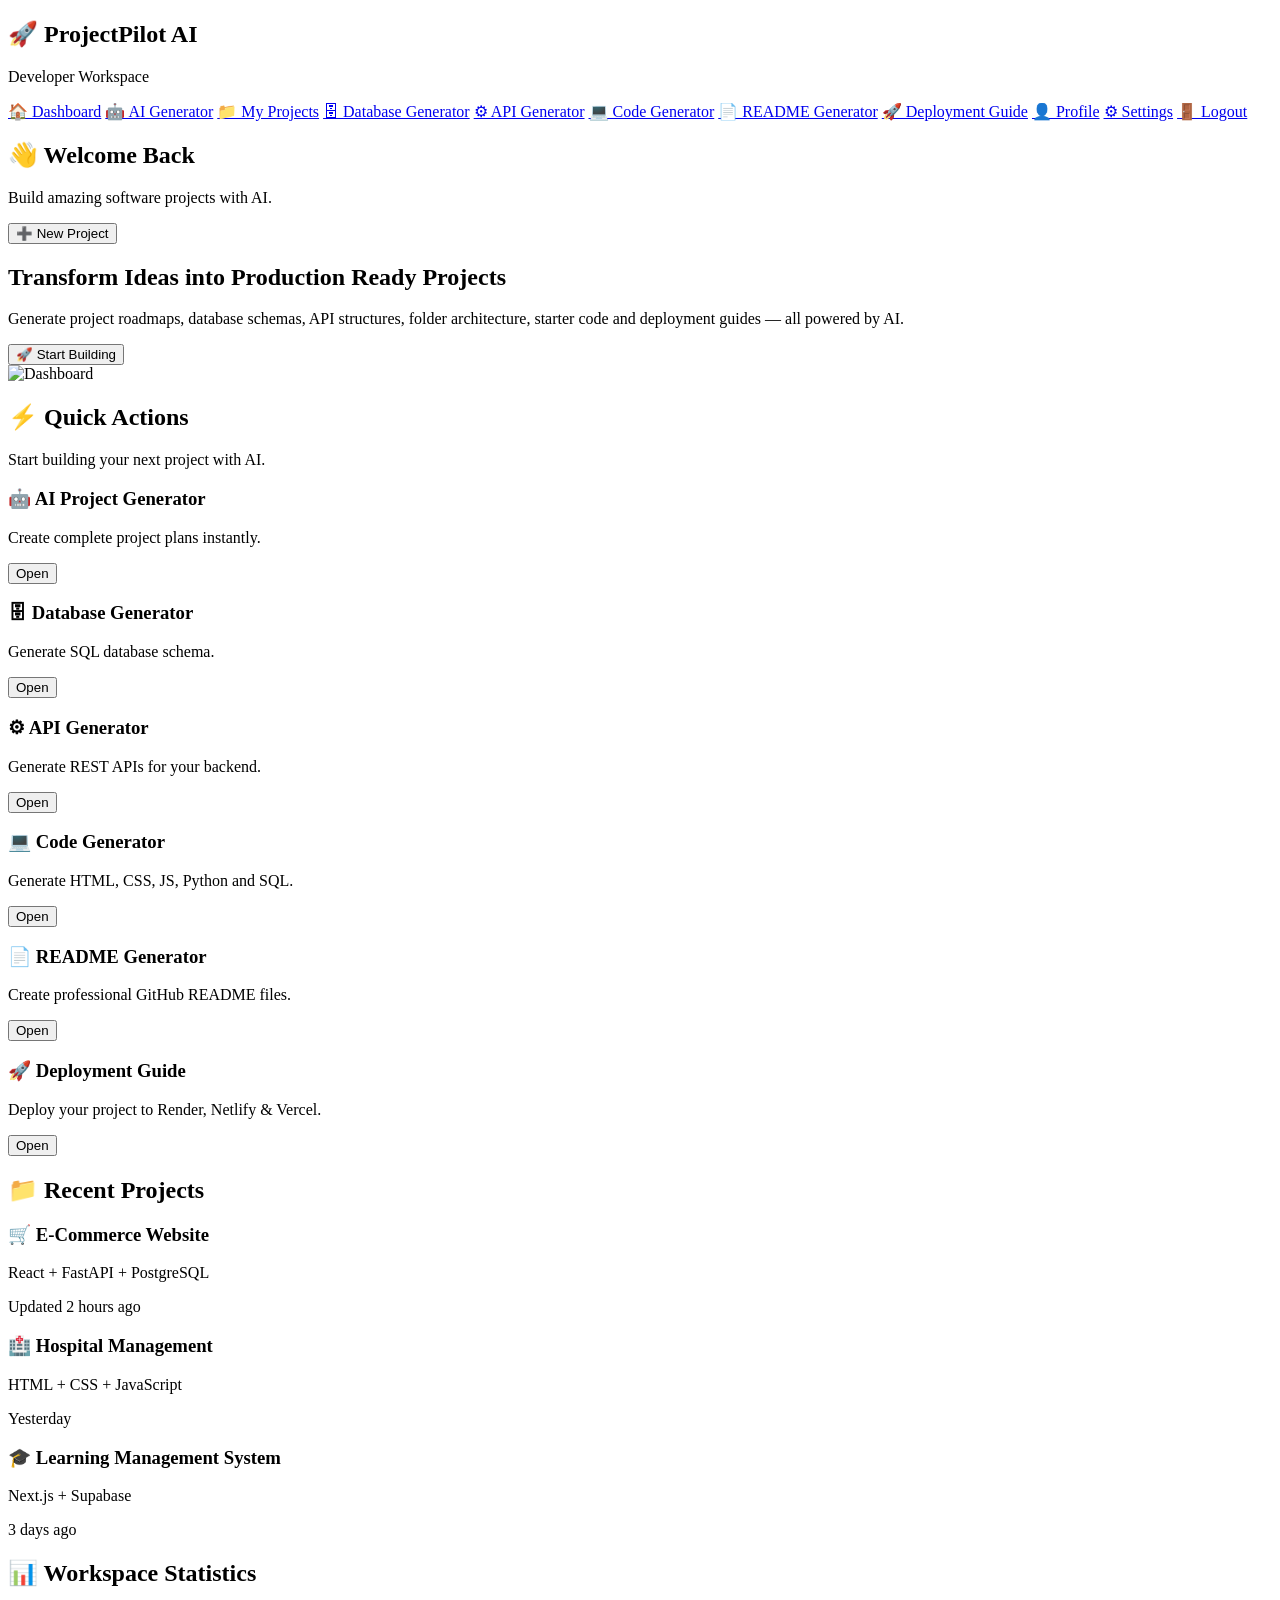
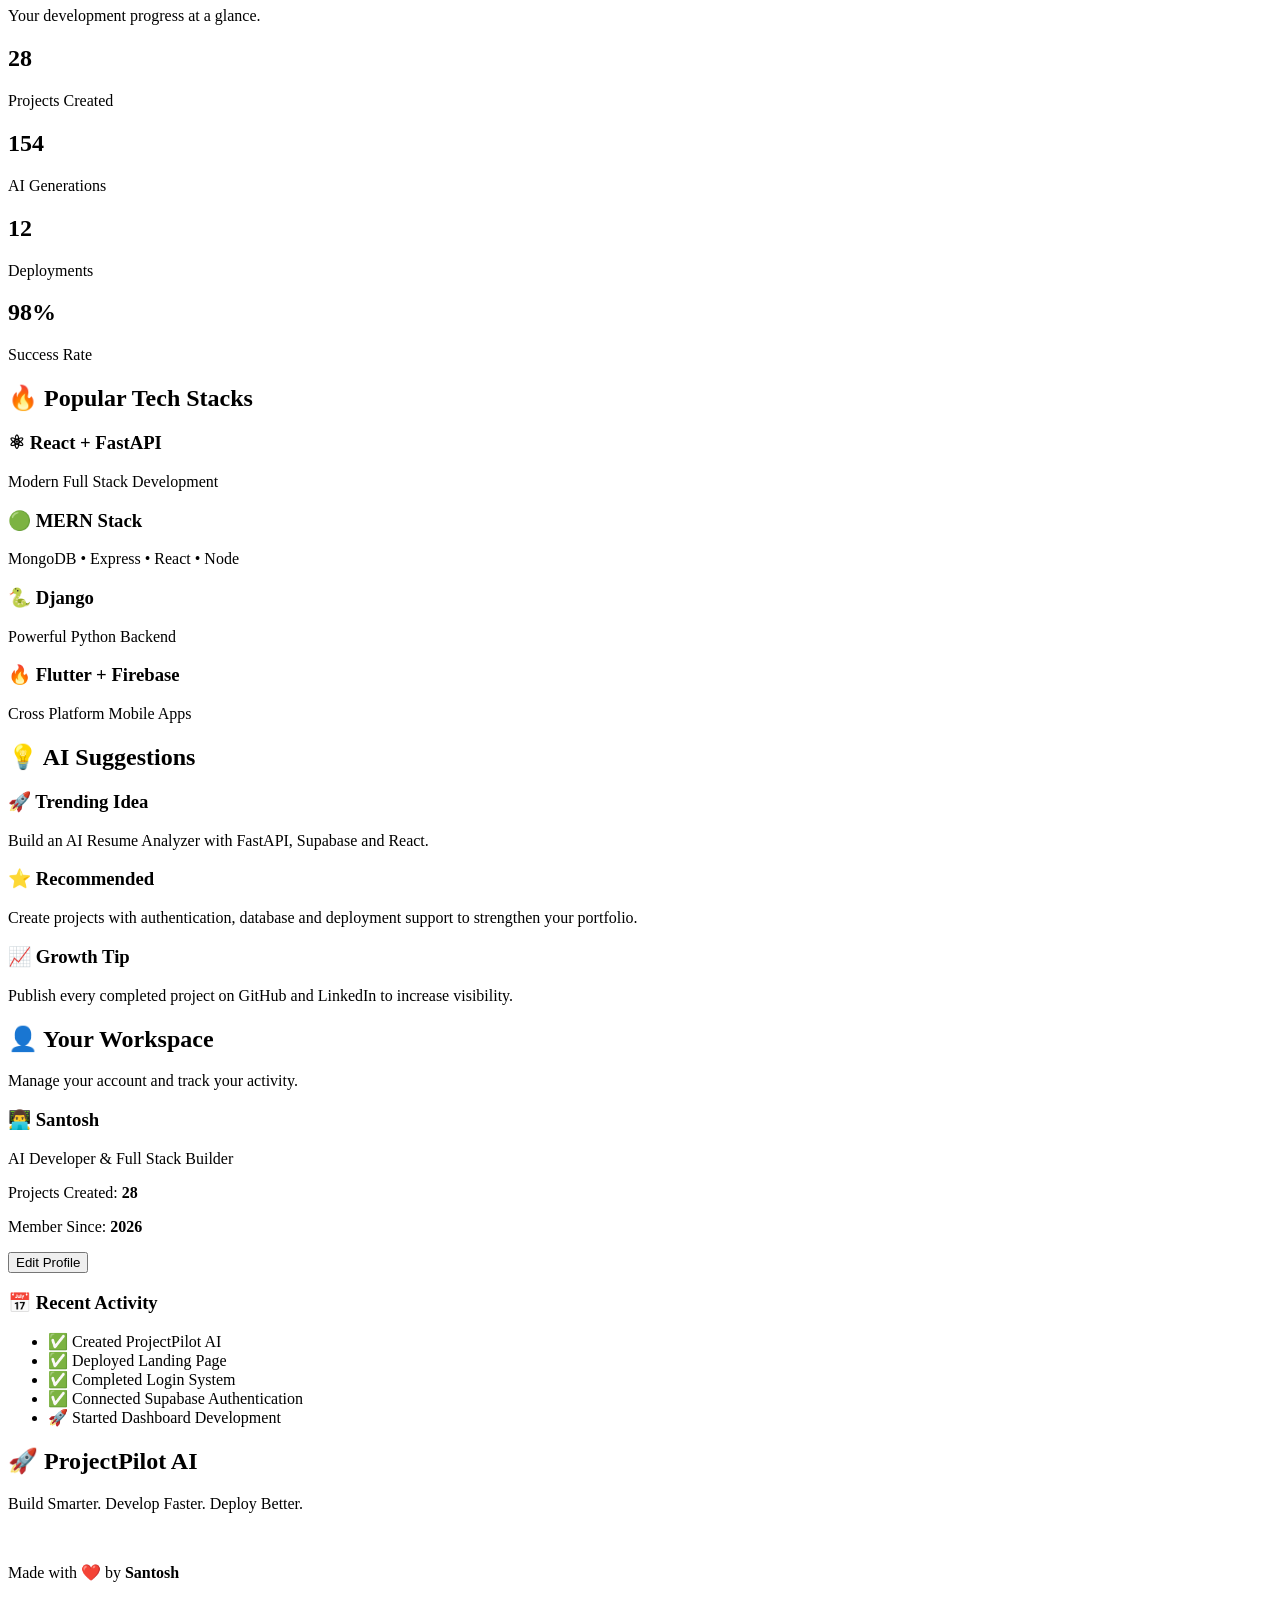
==== dashboard.html @ b82adda5 "Create dashboard.html" ====
<!DOCTYPE html>
<html lang="en">

<head>

<meta charset="UTF-8">
<meta name="viewport" content="width=device-width, initial-scale=1.0">

<title>Dashboard | ProjectPilot AI</title>

<link rel="stylesheet" href="dashboard.css">

<link href="https://fonts.googleapis.com/css2?family=Inter:wght@300;400;500;600;700;800&display=swap" rel="stylesheet">

</head>

<body>

<div class="glow glow1"></div>
<div class="glow glow2"></div>

<!-- ===========================
SIDEBAR
=========================== -->

<aside class="sidebar">

<div class="logo">

<h2>🚀 ProjectPilot AI</h2>

<p>Developer Workspace</p>

</div>

<nav>

<a href="#" class="active">🏠 Dashboard</a>

<a href="#">🤖 AI Generator</a>

<a href="#">📁 My Projects</a>

<a href="#">🗄 Database Generator</a>

<a href="#">⚙ API Generator</a>

<a href="#">💻 Code Generator</a>

<a href="#">📄 README Generator</a>

<a href="#">🚀 Deployment Guide</a>

<a href="#">👤 Profile</a>

<a href="#">⚙ Settings</a>

<a href="login.html">🚪 Logout</a>

</nav>

</aside>

<!-- ===========================
MAIN CONTENT
=========================== -->

<main class="main-content">

<header class="topbar">

<div>

<h2>👋 Welcome Back</h2>

<p>Build amazing software projects with AI.</p>

</div>

<button class="new-project-btn">

➕ New Project

</button>

</header>

<!-- ===========================
WELCOME HERO
=========================== -->

<section class="hero-card">

<div class="hero-left">

<h1>

Transform Ideas into

<span>Production Ready Projects</span>

</h1>

<p>

Generate project roadmaps, database schemas,
API structures, folder architecture,
starter code and deployment guides —
all powered by AI.

</p>

<button class="start-btn">

🚀 Start Building

</button>

</div>

<div class="hero-right">

<img src="images/dashboard-hero.png" alt="Dashboard">

</div>

</section>

 <!-- ===========================
QUICK ACTIONS
=========================== -->

<section class="section-title">

<h2>⚡ Quick Actions</h2>

<p>Start building your next project with AI.</p>

</section>

<section class="dashboard-grid">

<div class="action-card">

<h3>🤖 AI Project Generator</h3>

<p>Create complete project plans instantly.</p>

<button class="card-btn">

Open

</button>

</div>

<div class="action-card">

<h3>🗄 Database Generator</h3>

<p>Generate SQL database schema.</p>

<button class="card-btn">

Open

</button>

</div>

<div class="action-card">

<h3>⚙ API Generator</h3>

<p>Generate REST APIs for your backend.</p>

<button class="card-btn">

Open

</button>

</div>

<div class="action-card">

<h3>💻 Code Generator</h3>

<p>Generate HTML, CSS, JS, Python and SQL.</p>

<button class="card-btn">

Open

</button>

</div>

<div class="action-card">

<h3>📄 README Generator</h3>

<p>Create professional GitHub README files.</p>

<button class="card-btn">

Open

</button>

</div>

<div class="action-card">

<h3>🚀 Deployment Guide</h3>

<p>Deploy your project to Render, Netlify & Vercel.</p>

<button class="card-btn">

Open

</button>

</div>

</section>

<!-- ===========================
RECENT PROJECTS
=========================== -->

<section class="section-title">

<h2>📁 Recent Projects</h2>

</section>

<section class="projects">

<div class="project-card">

<h3>🛒 E-Commerce Website</h3>

<p>React + FastAPI + PostgreSQL</p>

<span>Updated 2 hours ago</span>

</div>

<div class="project-card">

<h3>🏥 Hospital Management</h3>

<p>HTML + CSS + JavaScript</p>

<span>Yesterday</span>

</div>

<div class="project-card">

<h3>🎓 Learning Management System</h3>

<p>Next.js + Supabase</p>

<span>3 days ago</span>

</div>

</section>
  
<!-- ===========================
PROJECT STATS
=========================== -->

<section class="section-title">

<h2>📊 Workspace Statistics</h2>

<p>Your development progress at a glance.</p>

</section>

<section class="stats">

<div class="stat-card">

<h2>28</h2>

<p>Projects Created</p>

</div>

<div class="stat-card">

<h2>154</h2>

<p>AI Generations</p>

</div>

<div class="stat-card">

<h2>12</h2>

<p>Deployments</p>

</div>

<div class="stat-card">

<h2>98%</h2>

<p>Success Rate</p>

</div>

</section>

<!-- ===========================
POPULAR TECH STACKS
=========================== -->

<section class="section-title">

<h2>🔥 Popular Tech Stacks</h2>

</section>

<section class="tech-stack">

<div class="tech-card">
<h3>⚛ React + FastAPI</h3>
<p>Modern Full Stack Development</p>
</div>

<div class="tech-card">
<h3>🟢 MERN Stack</h3>
<p>MongoDB • Express • React • Node</p>
</div>

<div class="tech-card">
<h3>🐍 Django</h3>
<p>Powerful Python Backend</p>
</div>

<div class="tech-card">
<h3>🔥 Flutter + Firebase</h3>
<p>Cross Platform Mobile Apps</p>
</div>

</section>

<!-- ===========================
AI SUGGESTIONS
=========================== -->

<section class="section-title">

<h2>💡 AI Suggestions</h2>

</section>

<section class="tips">

<div class="tip-card">

<h3>🚀 Trending Idea</h3>

<p>
Build an AI Resume Analyzer with FastAPI,
Supabase and React.
</p>

</div>

<div class="tip-card">

<h3>⭐ Recommended</h3>

<p>
Create projects with authentication,
database and deployment support to
strengthen your portfolio.
</p>

</div>

<div class="tip-card">

<h3>📈 Growth Tip</h3>

<p>
Publish every completed project on
GitHub and LinkedIn to increase visibility.
</p>

</div>

</section>
<!-- ===========================
PROFILE & ACTIVITY
=========================== -->

<section class="section-title">

<h2>👤 Your Workspace</h2>

<p>Manage your account and track your activity.</p>

</section>

<section class="profile-section">

<div class="profile-card">

<h3>👨‍💻 Santosh</h3>

<p>AI Developer & Full Stack Builder</p>

<p>Projects Created: <strong>28</strong></p>

<p>Member Since: <strong>2026</strong></p>

<button class="card-btn">

Edit Profile

</button>

</div>

<div class="activity-card">

<h3>📅 Recent Activity</h3>

<ul>

<li>✅ Created ProjectPilot AI</li>

<li>✅ Deployed Landing Page</li>

<li>✅ Completed Login System</li>

<li>✅ Connected Supabase Authentication</li>

<li>🚀 Started Dashboard Development</li>

</ul>

</div>

</section>

<!-- ===========================
FOOTER
=========================== -->

<footer>

<h2>🚀 ProjectPilot AI</h2>

<p>

Build Smarter.
Develop Faster.
Deploy Better.

</p>

<br>

<p>

Made with ❤️ by <strong>Santosh</strong>

</p>

<p>

© 2026 ProjectPilot AI.
All Rights Reserved.

</p>

</footer>

</main>

<script src="dashboard.js"></script>

</body>

</html>
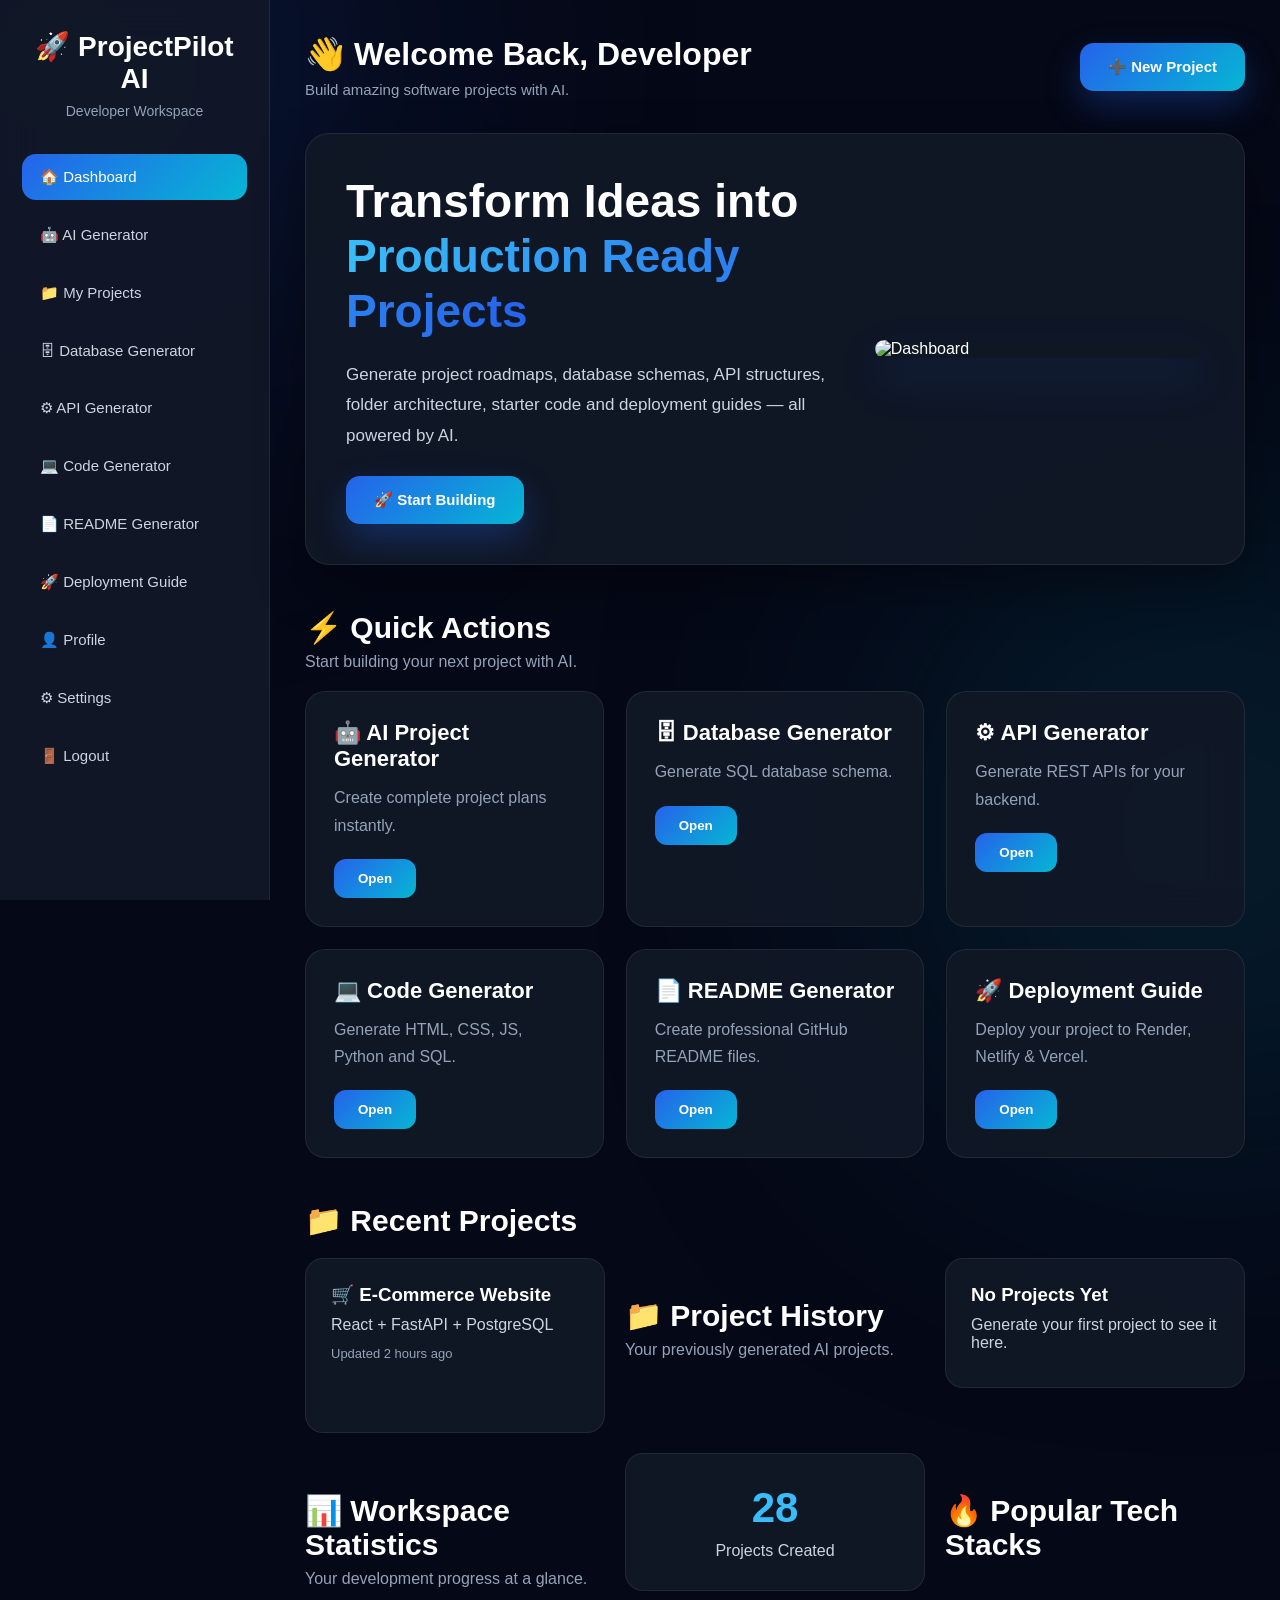
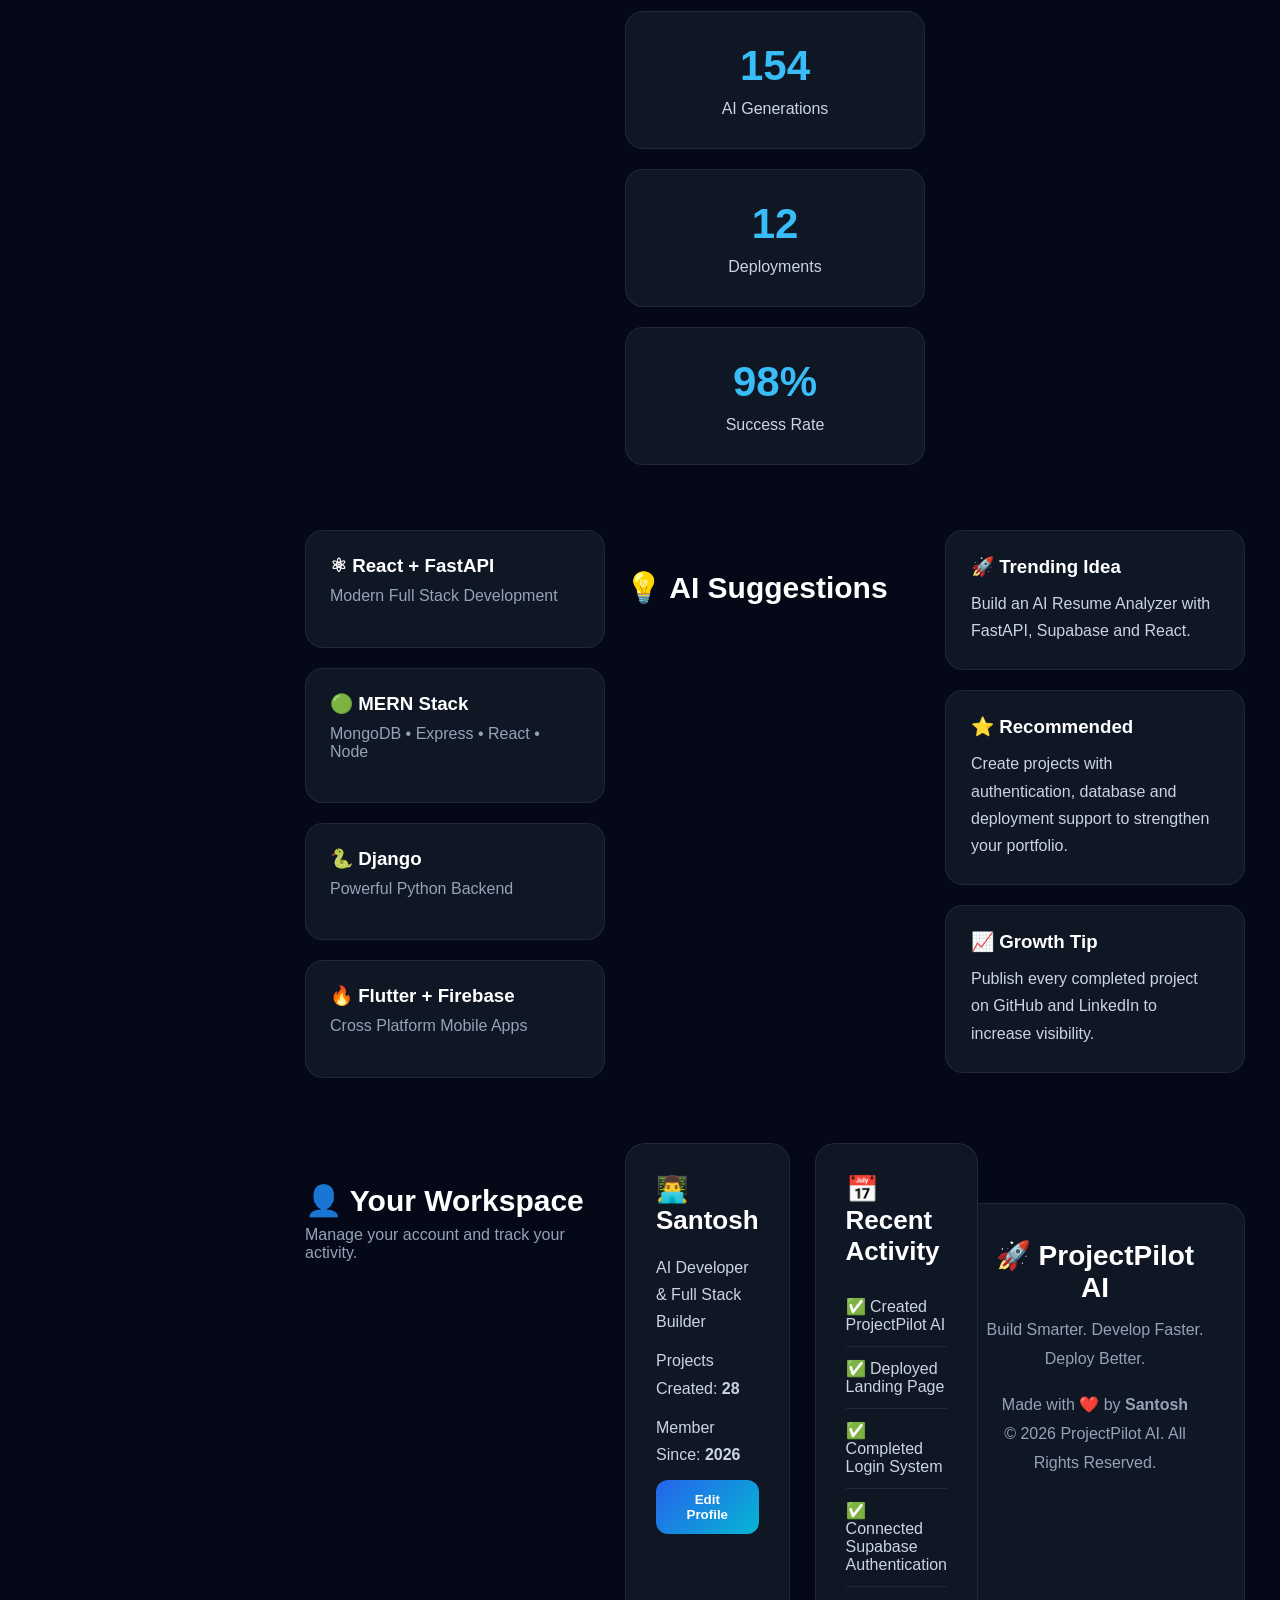
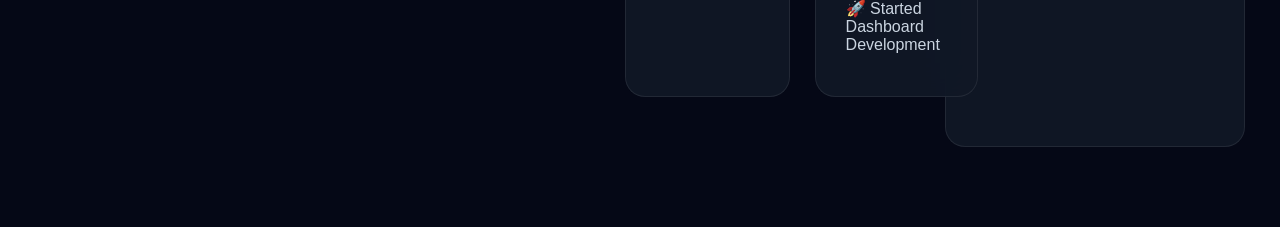
==== commit effa93bd: "Update dashboard.html" ====
--- a/dashboard.html
+++ b/dashboard.html
@@ -248,27 +248,31 @@
 
 </div>
 
-<div class="project-card">
-
-<h3>🏥 Hospital Management</h3>
-
-<p>HTML + CSS + JavaScript</p>
-
-<span>Yesterday</span>
-
-</div>
-
-<div class="project-card">
-
-<h3>🎓 Learning Management System</h3>
-
-<p>Next.js + Supabase</p>
-
-<span>3 days ago</span>
-
-</div>
-
-</section>
+<!-- ===========================
+PROJECT HISTORY
+=========================== -->
+
+<section class="section-title">
+
+<h2>📁 Project History</h2>
+
+<p>Your previously generated AI projects.</p>
+
+</section>
+
+<section class="projects" id="projectHistory">
+
+    <div class="project-card">
+
+        <h3>No Projects Yet</h3>
+
+        <p>Generate your first project to see it here.</p>
+
+    </div>
+
+</section>
+
+
   
 <!-- ===========================
 PROJECT STATS
--- a/dashboard.css
+++ b/dashboard.css
@@ -0,0 +1,1023 @@
+/* ==========================================
+   ProjectPilot AI
+   dashboard.css
+   PART 1
+========================================== */
+
+@import url('https://fonts.googleapis.com/css2?family=Inter:wght@300;400;500;600;700;800&display=swap');
+
+*{
+margin:0;
+padding:0;
+box-sizing:border-box;
+font-family:'Inter',sans-serif;
+}
+
+body{
+
+background:#050816;
+color:#fff;
+display:flex;
+min-height:100vh;
+overflow-x:hidden;
+
+}
+
+/* ===========================
+Glow Background
+=========================== */
+
+.glow{
+
+position:fixed;
+
+width:500px;
+height:500px;
+
+border-radius:50%;
+
+filter:blur(170px);
+
+z-index:-1;
+
+}
+
+.glow1{
+
+top:-180px;
+left:-180px;
+
+background:rgba(37,99,235,.25);
+
+}
+
+.glow2{
+
+bottom:-180px;
+right:-180px;
+
+background:rgba(6,182,212,.20);
+
+}
+
+/* ===========================
+Sidebar
+=========================== */
+
+.sidebar{
+
+width:270px;
+
+height:100vh;
+
+position:fixed;
+
+left:0;
+top:0;
+
+background:rgba(17,24,39,.95);
+
+border-right:1px solid rgba(255,255,255,.08);
+
+backdrop-filter:blur(20px);
+
+padding:30px 22px;
+
+overflow-y:auto;
+
+}
+
+.logo{
+
+text-align:center;
+
+margin-bottom:35px;
+
+}
+
+.logo h2{
+
+font-size:28px;
+
+font-weight:800;
+
+margin-bottom:8px;
+
+}
+
+.logo p{
+
+color:#94A3B8;
+
+font-size:14px;
+
+}
+
+.sidebar nav{
+
+display:flex;
+
+flex-direction:column;
+
+gap:12px;
+
+}
+
+.sidebar nav a{
+
+text-decoration:none;
+
+color:#CBD5E1;
+
+padding:14px 18px;
+
+border-radius:14px;
+
+transition:.3s;
+
+font-size:15px;
+
+font-weight:500;
+
+}
+
+.sidebar nav a:hover{
+
+background:#2563EB;
+
+color:#fff;
+
+}
+
+.sidebar nav a.active{
+
+background:linear-gradient(
+135deg,
+#2563EB,
+#06B6D4
+);
+
+color:#fff;
+
+}
+
+/* ===========================
+Main Content
+=========================== */
+
+.main-content{
+
+margin-left:270px;
+
+width:calc(100% - 270px);
+
+padding:35px;
+
+}
+
+/* ==========================================
+   dashboard.css
+   PART 2
+========================================== */
+
+/* ===========================
+Topbar
+=========================== */
+
+.topbar{
+
+display:flex;
+
+justify-content:space-between;
+
+align-items:center;
+
+margin-bottom:35px;
+
+}
+
+.topbar h2{
+
+font-size:32px;
+
+font-weight:800;
+
+margin-bottom:8px;
+
+}
+
+.topbar p{
+
+color:#94A3B8;
+
+font-size:15px;
+
+}
+
+/* ===========================
+Buttons
+=========================== */
+
+.new-project-btn,
+.start-btn{
+
+padding:15px 28px;
+
+border:none;
+
+border-radius:14px;
+
+cursor:pointer;
+
+font-size:15px;
+
+font-weight:700;
+
+color:#fff;
+
+background:linear-gradient(
+135deg,
+#2563EB,
+#06B6D4
+);
+
+transition:.35s;
+
+box-shadow:0 15px 35px rgba(37,99,235,.30);
+
+}
+
+.new-project-btn:hover,
+.start-btn:hover{
+
+transform:translateY(-3px);
+
+box-shadow:0 20px 45px rgba(37,99,235,.45);
+
+}
+
+/* ===========================
+Hero Card
+=========================== */
+
+.hero-card{
+
+display:grid;
+
+grid-template-columns:1.2fr .8fr;
+
+gap:35px;
+
+align-items:center;
+
+padding:40px;
+
+margin-bottom:45px;
+
+background:rgba(17,24,39,.92);
+
+border:1px solid rgba(255,255,255,.08);
+
+border-radius:24px;
+
+backdrop-filter:blur(20px);
+
+box-shadow:0 20px 50px rgba(0,0,0,.35);
+
+}
+
+.hero-left h1{
+
+font-size:46px;
+
+line-height:1.2;
+
+margin-bottom:20px;
+
+}
+
+.hero-left span{
+
+background:linear-gradient(
+90deg,
+#38BDF8,
+#2563EB
+);
+
+-webkit-background-clip:text;
+
+-webkit-text-fill-color:transparent;
+
+}
+
+.hero-left p{
+
+color:#CBD5E1;
+
+font-size:17px;
+
+line-height:1.8;
+
+margin-bottom:25px;
+
+}
+
+/* ===========================
+Hero Image
+=========================== */
+
+.hero-right{
+
+display:flex;
+
+justify-content:center;
+
+align-items:center;
+
+}
+
+.hero-right img{
+
+width:100%;
+
+max-width:380px;
+
+border-radius:20px;
+
+box-shadow:0 20px 45px rgba(37,99,235,.20);
+
+}
+
+/* ==========================================
+   dashboard.css
+   PART 3
+========================================== */
+
+/* ===========================
+Section Title
+=========================== */
+
+.section-title{
+
+margin:40px 0 20px;
+
+}
+
+.section-title h2{
+
+font-size:30px;
+
+font-weight:800;
+
+margin-bottom:8px;
+
+}
+
+.section-title p{
+
+color:#94A3B8;
+
+}
+
+/* ===========================
+Dashboard Grid
+=========================== */
+
+.dashboard-grid{
+
+display:grid;
+
+grid-template-columns:repeat(auto-fit,minmax(260px,1fr));
+
+gap:22px;
+
+margin-bottom:45px;
+
+}
+
+/* ===========================
+Action Cards
+=========================== */
+
+.action-card{
+
+background:rgba(17,24,39,.92);
+
+border:1px solid rgba(255,255,255,.08);
+
+border-radius:20px;
+
+padding:28px;
+
+transition:.35s;
+
+backdrop-filter:blur(20px);
+
+}
+
+.action-card:hover{
+
+transform:translateY(-8px);
+
+border-color:#38BDF8;
+
+box-shadow:0 20px 45px rgba(37,99,235,.20);
+
+}
+
+.action-card h3{
+
+font-size:22px;
+
+margin-bottom:12px;
+
+}
+
+.action-card p{
+
+color:#94A3B8;
+
+line-height:1.7;
+
+margin-bottom:20px;
+
+}
+
+.card-btn{
+
+padding:12px 24px;
+
+border:none;
+
+border-radius:12px;
+
+cursor:pointer;
+
+font-weight:700;
+
+color:#fff;
+
+background:linear-gradient(135deg,#2563EB,#06B6D4);
+
+transition:.3s;
+
+}
+
+.card-btn:hover{
+
+transform:translateY(-2px);
+
+}
+
+/* ===========================
+Recent Projects
+=========================== */
+
+.projects{
+
+display:grid;
+
+grid-template-columns:repeat(auto-fit,minmax(280px,1fr));
+
+gap:20px;
+
+margin-bottom:45px;
+
+}
+
+.project-card{
+
+background:rgba(17,24,39,.92);
+
+padding:25px;
+
+border-radius:18px;
+
+border:1px solid rgba(255,255,255,.08);
+
+transition:.3s;
+
+}
+
+.project-card:hover{
+
+transform:translateY(-6px);
+
+border-color:#2563EB;
+
+}
+
+.project-card h3{
+
+margin-bottom:10px;
+
+}
+
+.project-card p{
+
+color:#CBD5E1;
+
+margin-bottom:10px;
+
+}
+
+.project-card span{
+
+font-size:13px;
+
+color:#94A3B8;
+
+}
+
+/* ===========================
+Statistics
+=========================== */
+
+.stats{
+
+display:grid;
+
+grid-template-columns:repeat(auto-fit,minmax(180px,1fr));
+
+gap:20px;
+
+margin-bottom:45px;
+
+}
+
+.stat-card{
+
+background:rgba(17,24,39,.92);
+
+padding:30px;
+
+text-align:center;
+
+border-radius:18px;
+
+border:1px solid rgba(255,255,255,.08);
+
+transition:.3s;
+
+}
+
+.stat-card:hover{
+
+transform:translateY(-6px);
+
+border-color:#06B6D4;
+
+}
+
+.stat-card h2{
+
+font-size:42px;
+
+color:#38BDF8;
+
+margin-bottom:10px;
+
+}
+
+.stat-card p{
+
+color:#CBD5E1;
+
+}
+
+/* ===========================
+Tech Stack
+=========================== */
+
+.tech-stack{
+
+display:grid;
+
+grid-template-columns:repeat(auto-fit,minmax(240px,1fr));
+
+gap:20px;
+
+margin-bottom:45px;
+
+}
+
+.tech-card{
+
+background:rgba(17,24,39,.92);
+
+padding:24px;
+
+border-radius:18px;
+
+border:1px solid rgba(255,255,255,.08);
+
+transition:.3s;
+
+}
+
+.tech-card:hover{
+
+transform:translateY(-6px);
+
+border-color:#2563EB;
+
+}
+
+.tech-card h3{
+
+margin-bottom:10px;
+
+}
+
+.tech-card p{
+
+color:#94A3B8;
+
+}
+
+/* ===========================
+AI Tips
+=========================== */
+
+.tips{
+
+display:grid;
+
+grid-template-columns:repeat(auto-fit,minmax(280px,1fr));
+
+gap:20px;
+
+margin-bottom:50px;
+
+}
+
+.tip-card{
+
+background:rgba(17,24,39,.92);
+
+padding:25px;
+
+border-radius:18px;
+
+border:1px solid rgba(255,255,255,.08);
+
+transition:.3s;
+
+}
+
+.tip-card:hover{
+
+transform:translateY(-6px);
+
+border-color:#38BDF8;
+
+}
+
+.tip-card h3{
+
+margin-bottom:12px;
+
+}
+
+.tip-card p{
+
+color:#CBD5E1;
+
+line-height:1.7;
+
+}
+
+/* ==========================================
+   dashboard.css
+   PART 4 (FINAL)
+========================================== */
+
+/* ===========================
+Profile Section
+=========================== */
+
+.profile-section{
+
+display:grid;
+
+grid-template-columns:1fr 1fr;
+
+gap:25px;
+
+margin-bottom:50px;
+
+}
+
+.profile-card,
+.activity-card{
+
+background:rgba(17,24,39,.92);
+
+padding:30px;
+
+border-radius:20px;
+
+border:1px solid rgba(255,255,255,.08);
+
+backdrop-filter:blur(20px);
+
+transition:.35s;
+
+}
+
+.profile-card:hover,
+.activity-card:hover{
+
+transform:translateY(-6px);
+
+border-color:#38BDF8;
+
+box-shadow:0 20px 45px rgba(37,99,235,.20);
+
+}
+
+.profile-card h3,
+.activity-card h3{
+
+font-size:26px;
+
+margin-bottom:18px;
+
+}
+
+.profile-card p{
+
+margin-bottom:12px;
+
+color:#CBD5E1;
+
+line-height:1.7;
+
+}
+
+.activity-card ul{
+
+list-style:none;
+
+}
+
+.activity-card li{
+
+padding:12px 0;
+
+border-bottom:1px solid rgba(255,255,255,.08);
+
+color:#CBD5E1;
+
+}
+
+.activity-card li:last-child{
+
+border-bottom:none;
+
+}
+
+/* ===========================
+Footer
+=========================== */
+
+footer{
+
+margin-top:60px;
+
+padding:35px;
+
+text-align:center;
+
+background:rgba(17,24,39,.92);
+
+border-radius:20px;
+
+border:1px solid rgba(255,255,255,.08);
+
+}
+
+footer h2{
+
+font-size:28px;
+
+margin-bottom:12px;
+
+}
+
+footer p{
+
+color:#94A3B8;
+
+line-height:1.8;
+
+}
+
+/* ===========================
+Scrollbar
+=========================== */
+
+::-webkit-scrollbar{
+
+width:8px;
+
+}
+
+::-webkit-scrollbar-track{
+
+background:#0F172A;
+
+}
+
+::-webkit-scrollbar-thumb{
+
+background:#2563EB;
+
+border-radius:20px;
+
+}
+
+::-webkit-scrollbar-thumb:hover{
+
+background:#06B6D4;
+
+}
+
+/* ===========================
+Responsive
+=========================== */
+
+@media(max-width:992px){
+
+.hero-card{
+
+grid-template-columns:1fr;
+
+text-align:center;
+
+}
+
+.hero-right{
+
+margin-top:25px;
+
+}
+
+.profile-section{
+
+grid-template-columns:1fr;
+
+}
+
+}
+
+@media(max-width:768px){
+
+.sidebar{
+
+width:85px;
+
+padding:20px 10px;
+
+}
+
+.sidebar .logo p{
+
+display:none;
+
+}
+
+.sidebar nav a{
+
+font-size:13px;
+
+padding:12px 8px;
+
+text-align:center;
+
+}
+
+.main-content{
+
+margin-left:85px;
+
+width:calc(100% - 85px);
+
+padding:20px;
+
+}
+
+.topbar{
+
+flex-direction:column;
+
+align-items:flex-start;
+
+gap:20px;
+
+}
+
+.hero-left h1{
+
+font-size:34px;
+
+}
+
+.section-title h2{
+
+font-size:24px;
+
+}
+
+}
+
+@media(max-width:480px){
+
+body{
+
+overflow-x:hidden;
+
+}
+
+.main-content{
+
+margin-left:0;
+
+width:100%;
+
+padding:15px;
+
+}
+
+.sidebar{
+
+display:none;
+
+}
+
+.hero-left h1{
+
+font-size:28px;
+
+}
+
+.hero-left p{
+
+font-size:15px;
+
+}
+
+.dashboard-grid,
+.projects,
+.stats,
+.tech-stack,
+.tips{
+
+grid-template-columns:1fr;
+
+}
+
+}
+
+/* ===========================
+Animations
+=========================== */
+
+.action-card,
+.project-card,
+.stat-card,
+.tech-card,
+.tip-card,
+.profile-card,
+.activity-card{
+
+animation:fadeUp .6s ease;
+
+}
+
+@keyframes fadeUp{
+
+from{
+
+opacity:0;
+
+transform:translateY(30px);
+
+}
+
+to{
+
+opacity:1;
+
+transform:translateY(0);
+
+}
+
+}
+
+*{
+
+transition:.25s ease;
+
+}
+
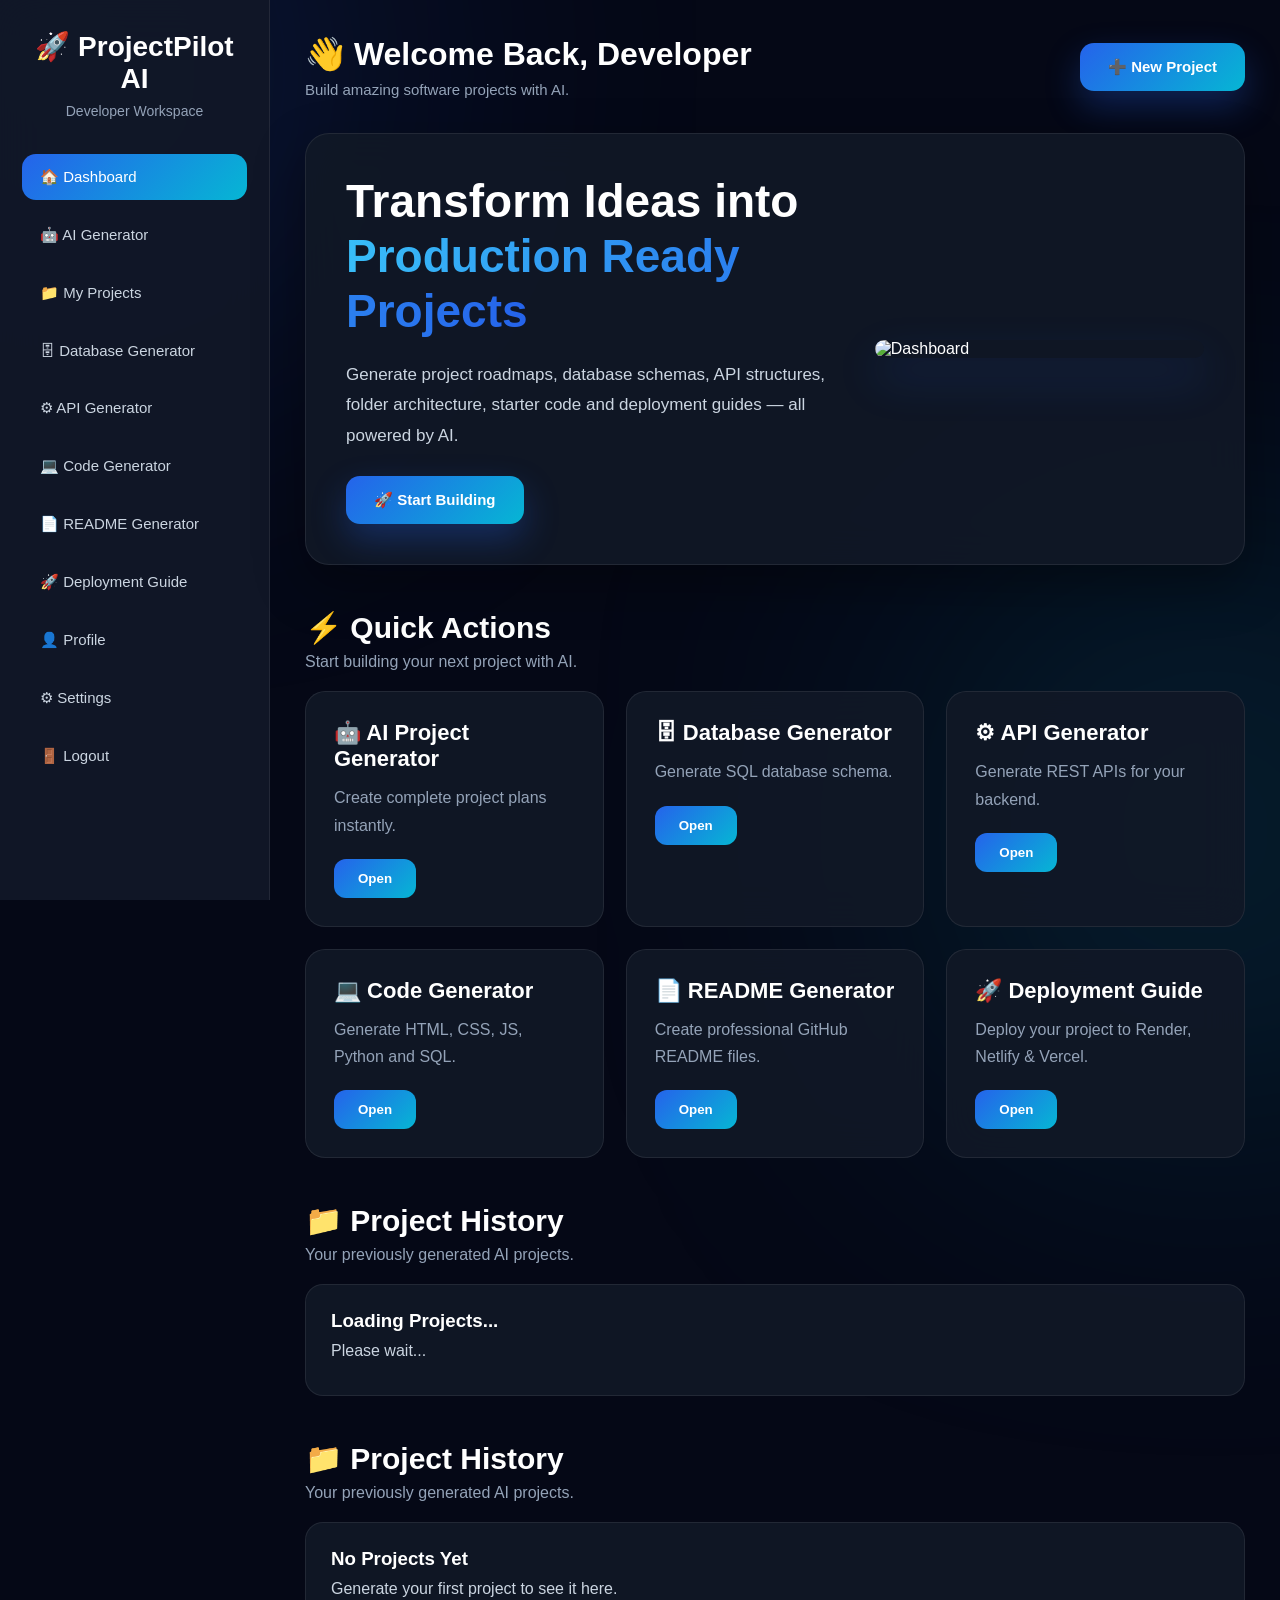
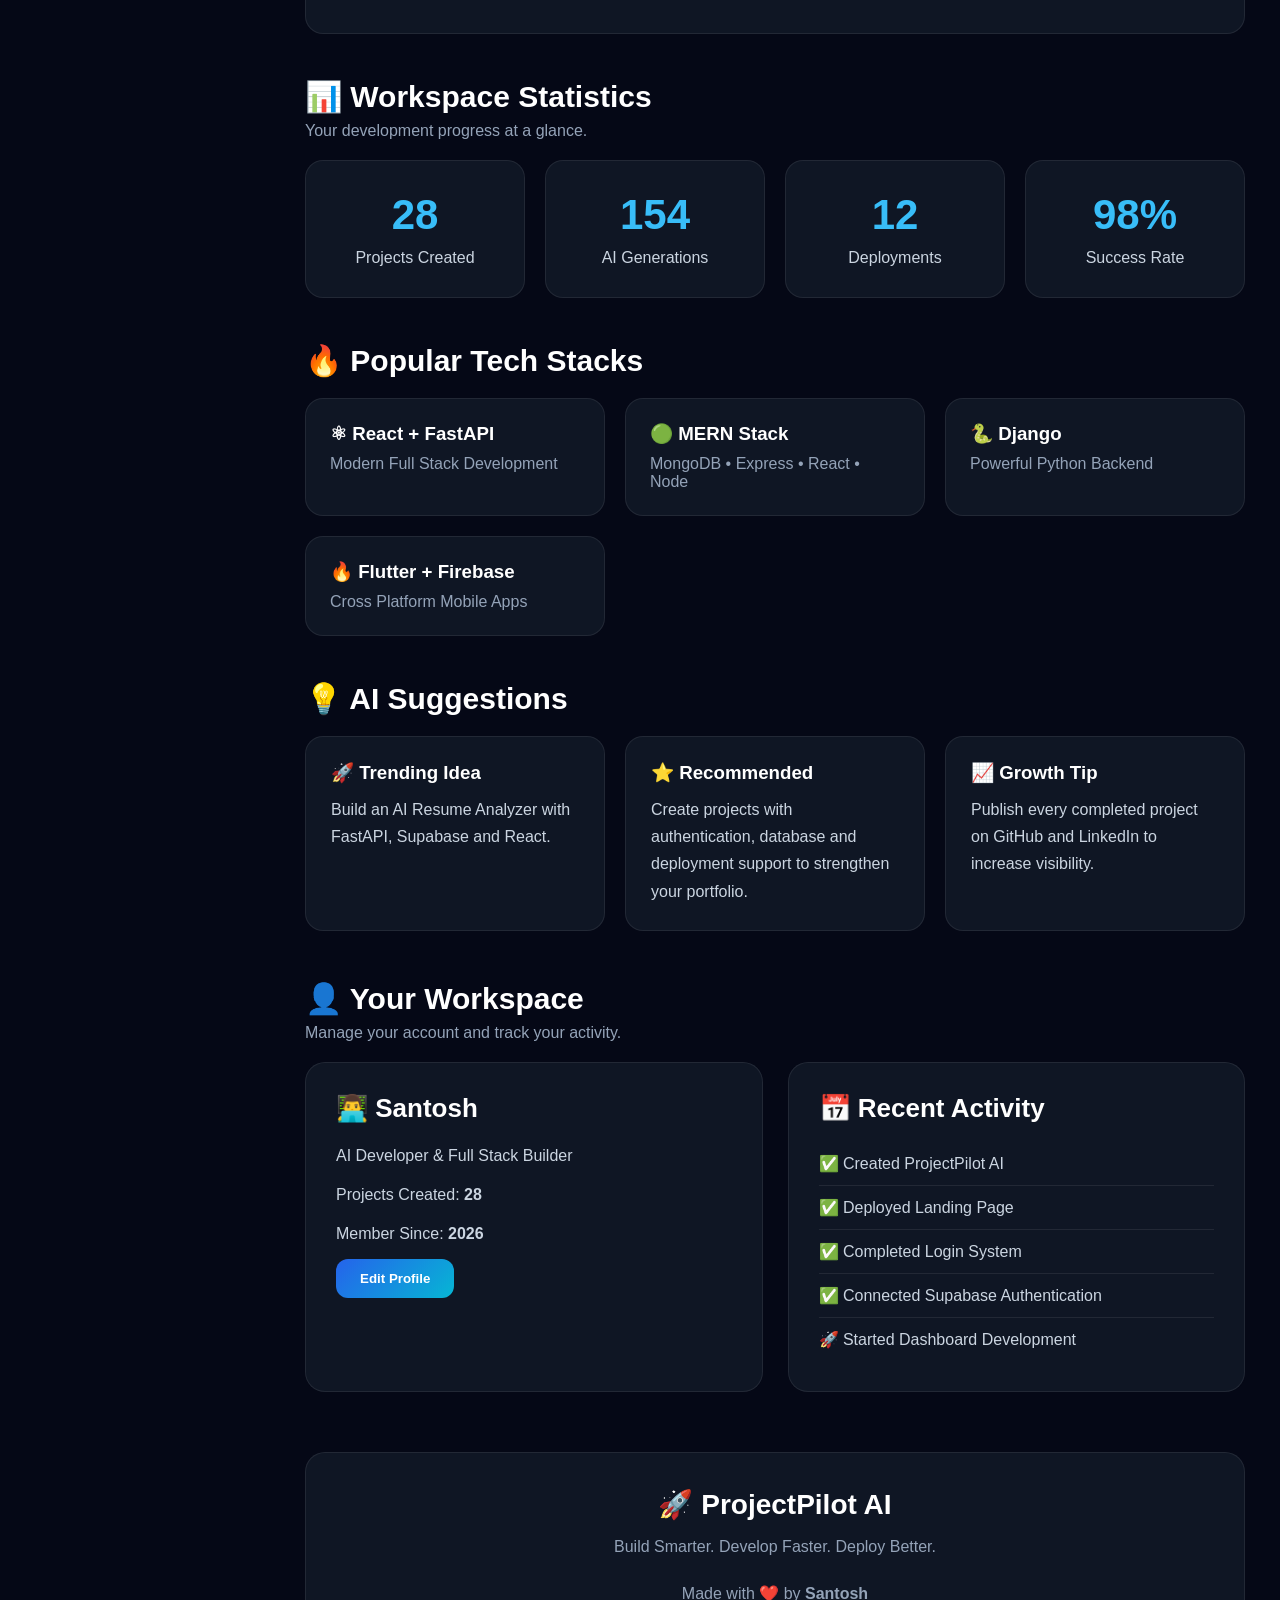
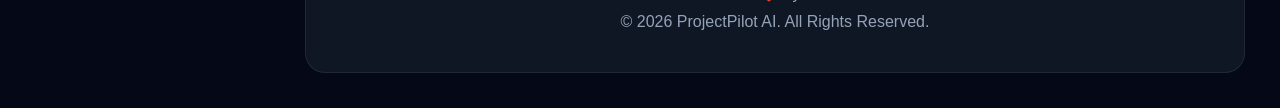
==== commit 7c45dc78: "Update dashboard.html" ====
--- a/dashboard.html
+++ b/dashboard.html
@@ -227,26 +227,29 @@
 </section>
 
 <!-- ===========================
-RECENT PROJECTS
-=========================== -->
-
-<section class="section-title">
-
-<h2>📁 Recent Projects</h2>
-
-</section>
-
-<section class="projects">
+PROJECT HISTORY
+=========================== -->
+
+<section class="section-title">
+
+<h2>📁 Project History</h2>
+
+<p>Your previously generated AI projects.</p>
+
+</section>
+
+<section class="projects" id="projectHistory">
 
 <div class="project-card">
 
-<h3>🛒 E-Commerce Website</h3>
-
-<p>React + FastAPI + PostgreSQL</p>
-
-<span>Updated 2 hours ago</span>
-
-</div>
+<h3>Loading Projects...</h3>
+
+<p>Please wait...</p>
+
+</div>
+
+</section>
+
 
 <!-- ===========================
 PROJECT HISTORY
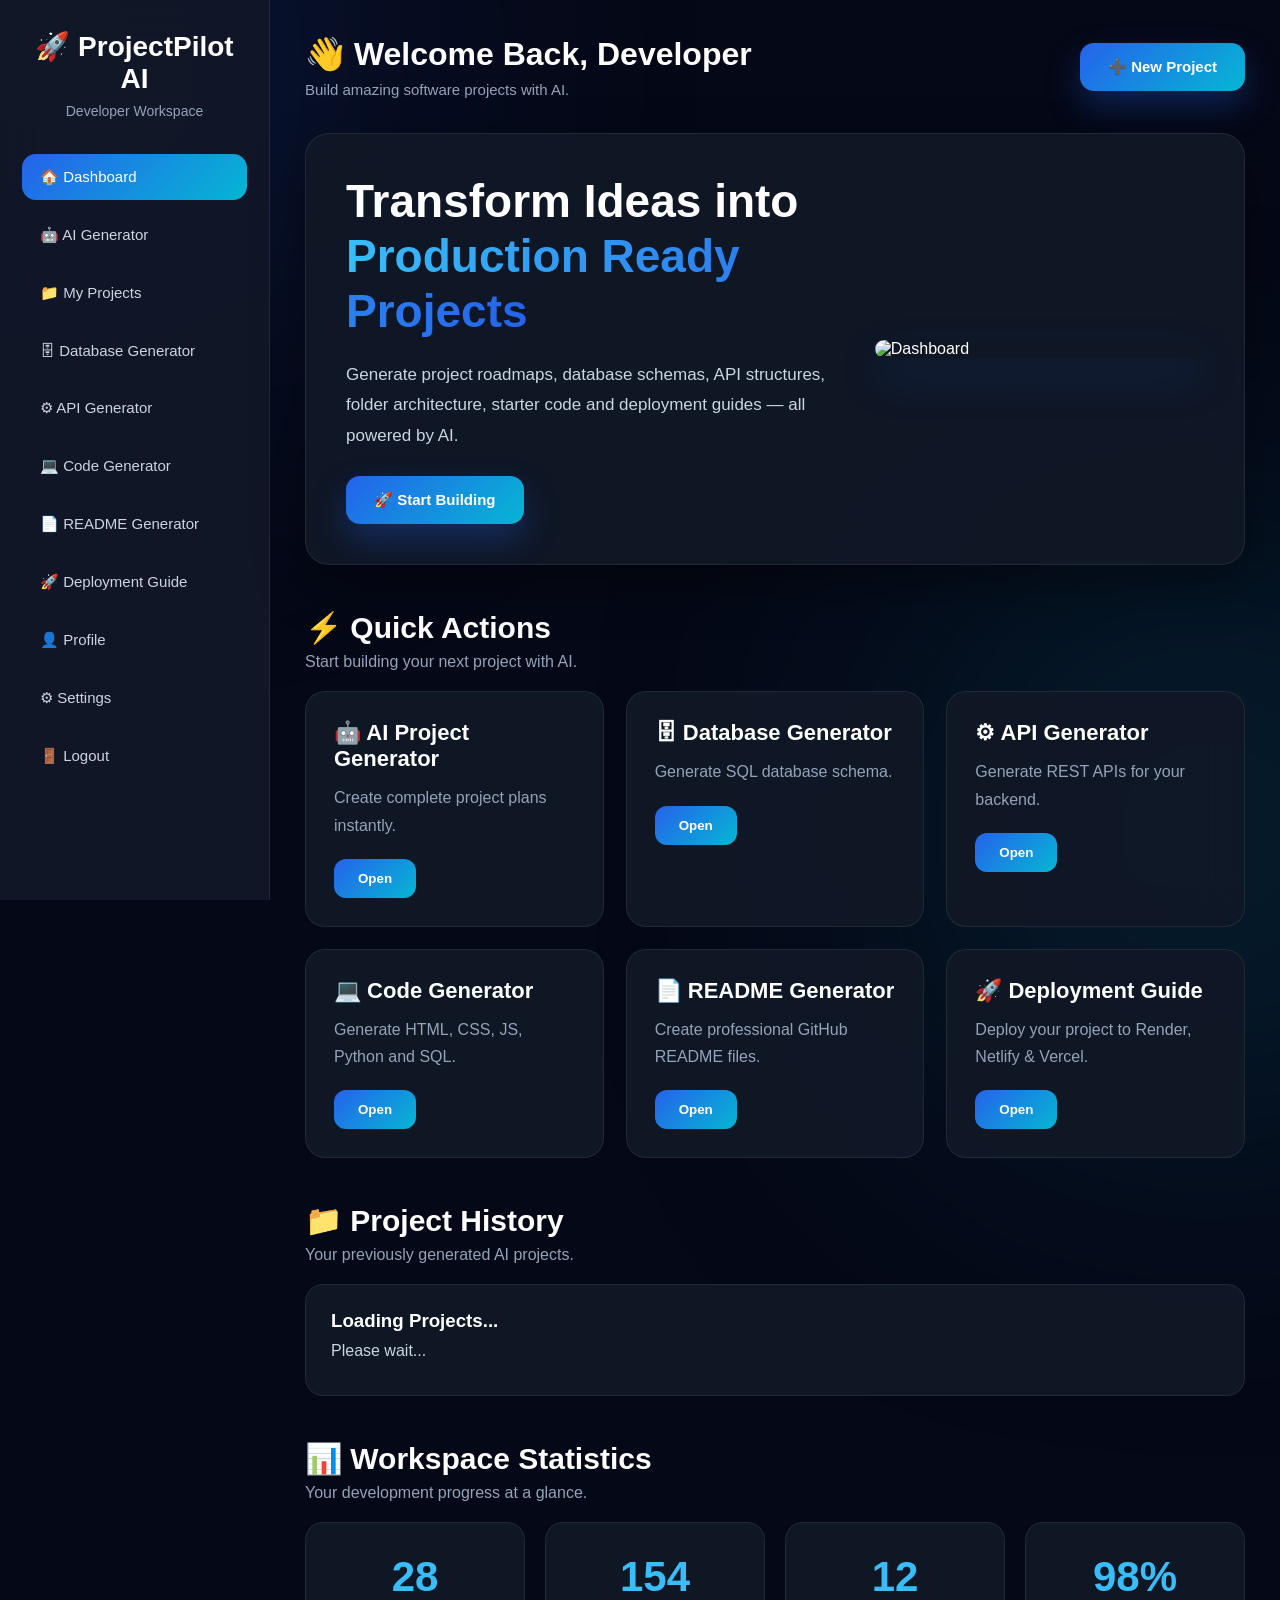
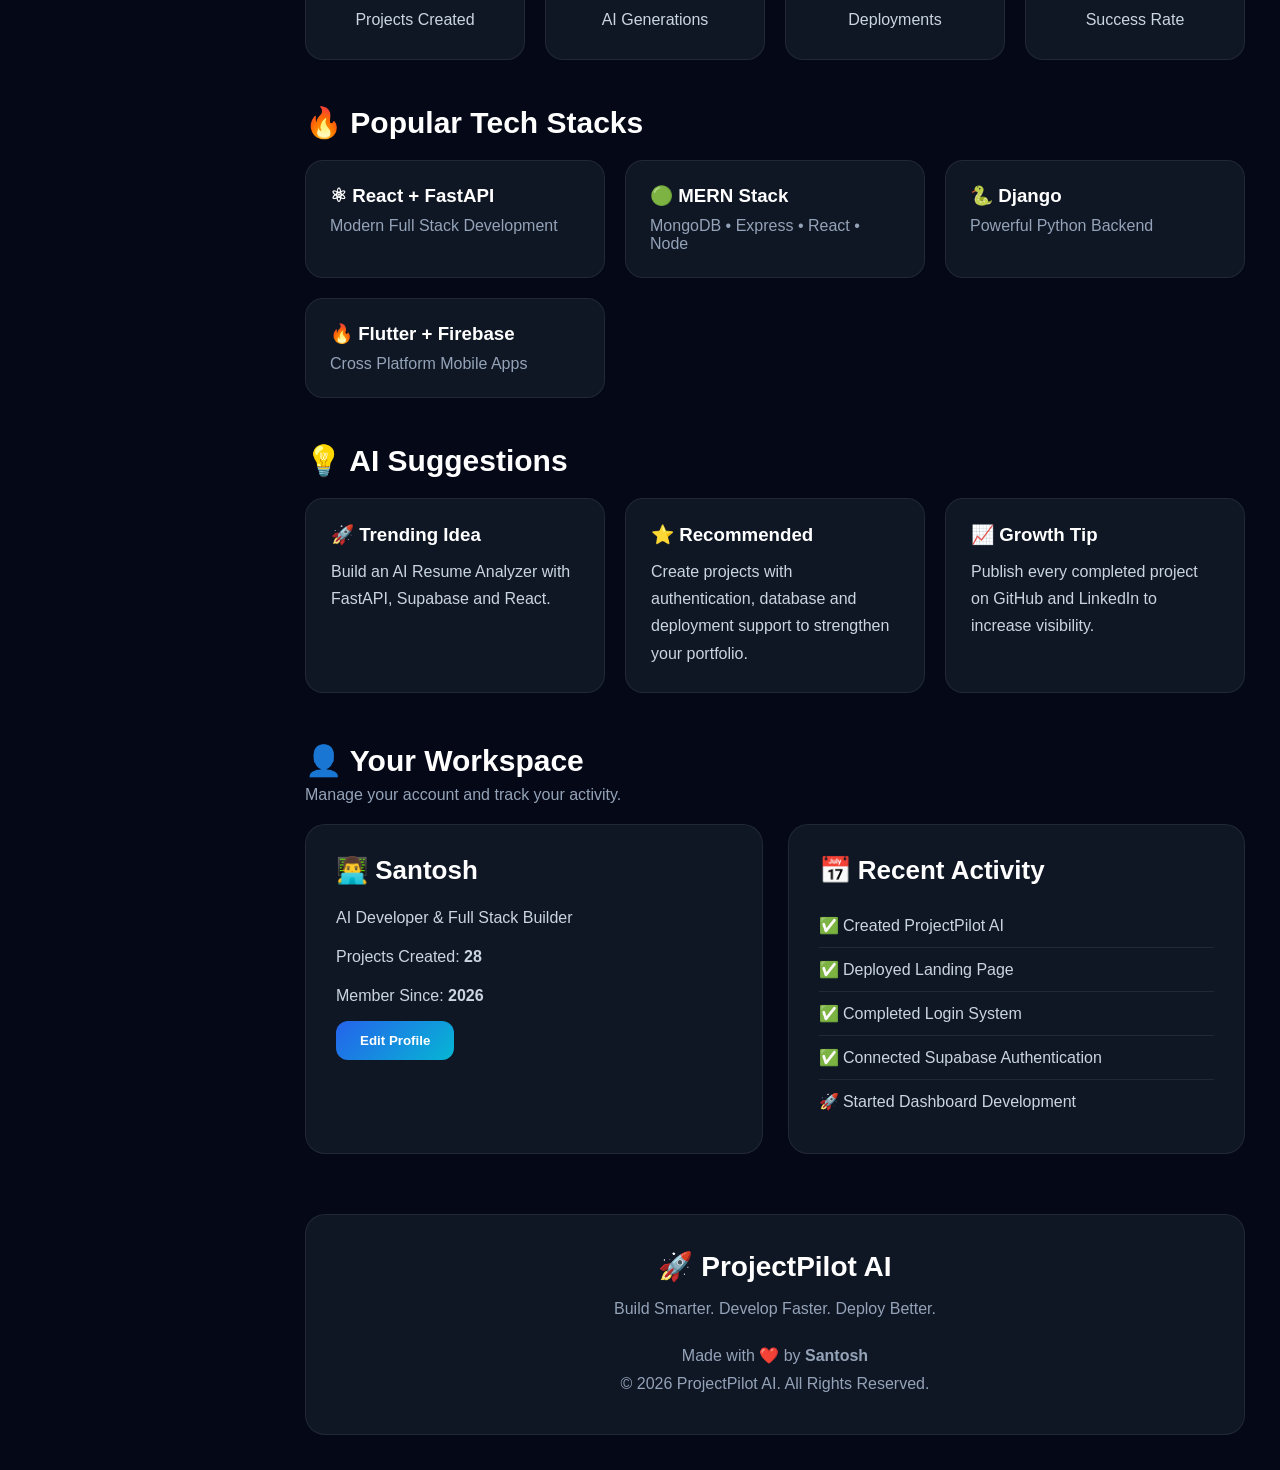
==== commit 4abecf23: "Update dashboard.html" ====
--- a/dashboard.html
+++ b/dashboard.html
@@ -250,32 +250,6 @@
 
 </section>
 
-
-<!-- ===========================
-PROJECT HISTORY
-=========================== -->
-
-<section class="section-title">
-
-<h2>📁 Project History</h2>
-
-<p>Your previously generated AI projects.</p>
-
-</section>
-
-<section class="projects" id="projectHistory">
-
-    <div class="project-card">
-
-        <h3>No Projects Yet</h3>
-
-        <p>Generate your first project to see it here.</p>
-
-    </div>
-
-</section>
-
-
   
 <!-- ===========================
 PROJECT STATS
@@ -495,6 +469,8 @@
 
 </main>
 
+<script src="https://cdn.jsdelivr.net/npm/@supabase/supabase-js"></script>
+<script src="supabase.js"></script>
 <script src="dashboard.js"></script>
 
 </body>
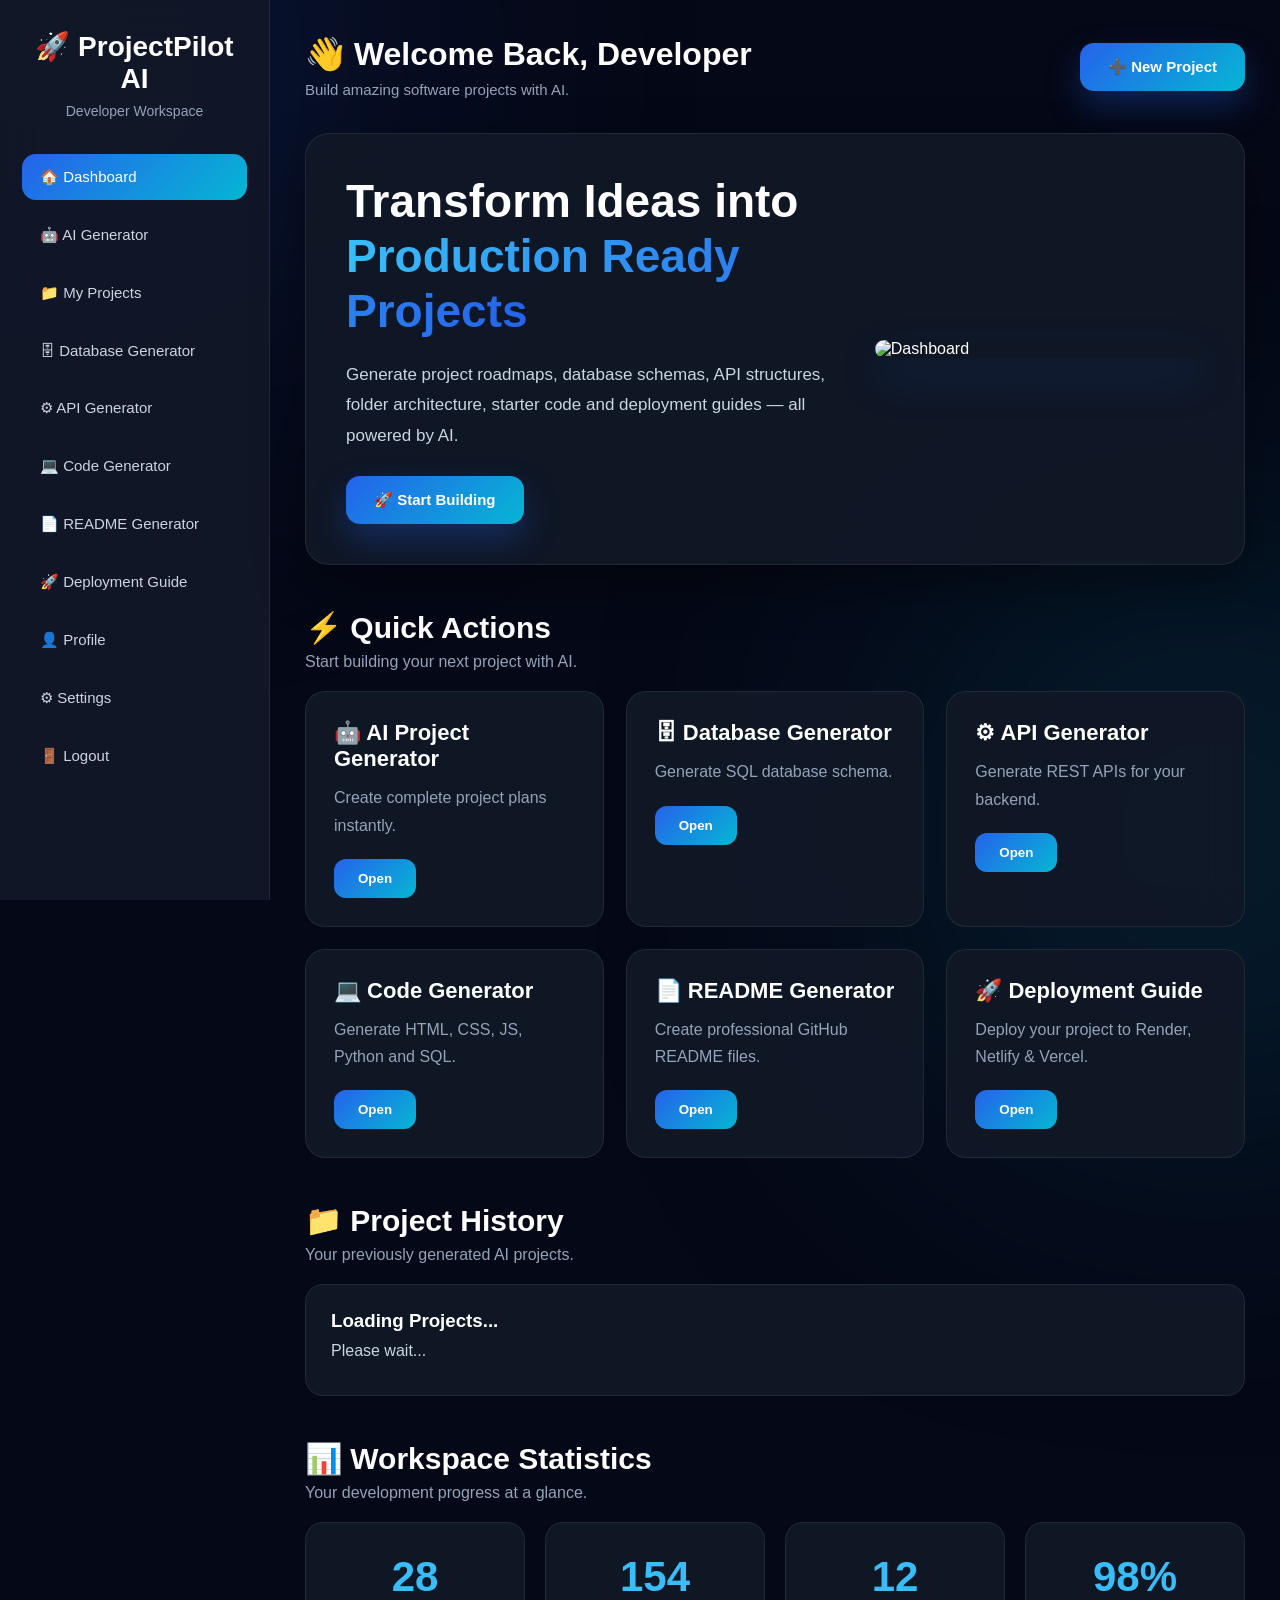
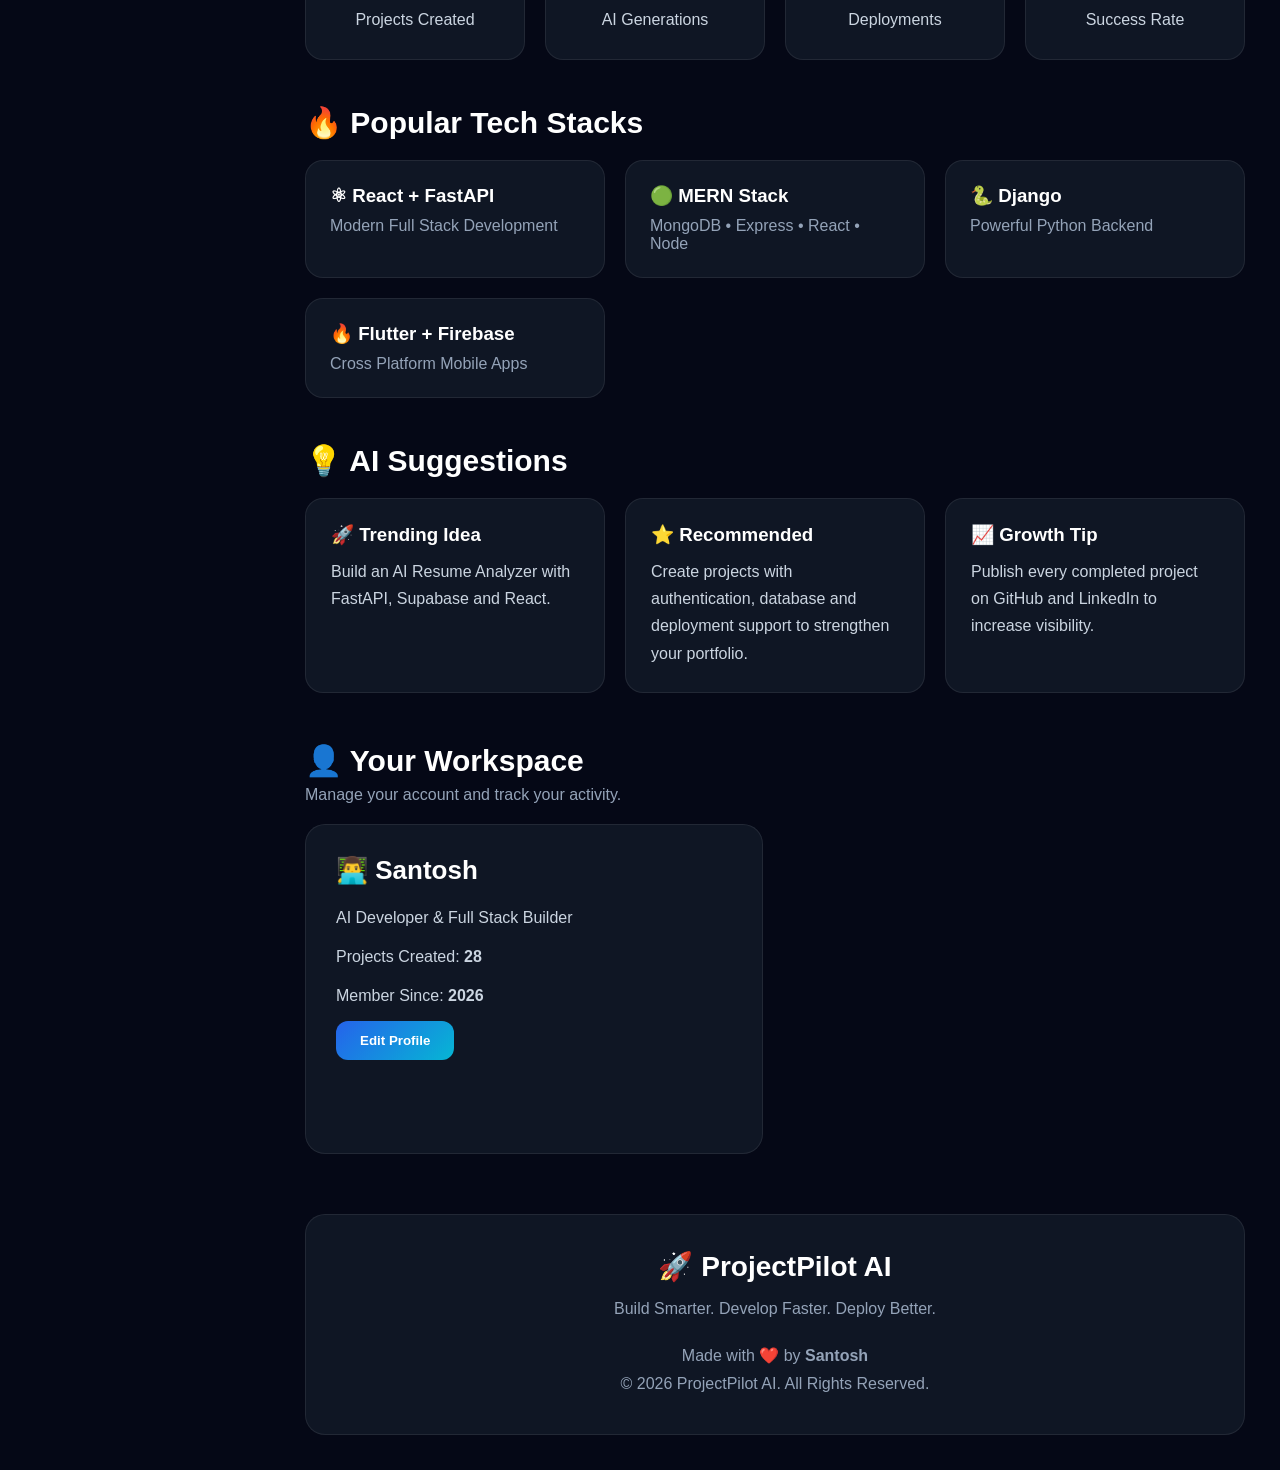
==== commit 959f331f: "Update dashboard.html" ====
--- a/dashboard.html
+++ b/dashboard.html
@@ -6,7 +6,7 @@
 <meta charset="UTF-8">
 <meta name="viewport" content="width=device-width, initial-scale=1.0">
 
-<title>Dashboard | ProjectPilot AI</title>
+<title>Dashboard 123| ProjectPilot AI</title>
 
 <link rel="stylesheet" href="dashboard.css">
 
@@ -471,7 +471,10 @@
 
 <script src="https://cdn.jsdelivr.net/npm/@supabase/supabase-js"></script>
 <script src="supabase.js"></script>
+<script src="auth.js"></script>
 <script src="dashboard.js"></script>
+
+
 
 </body>
 
